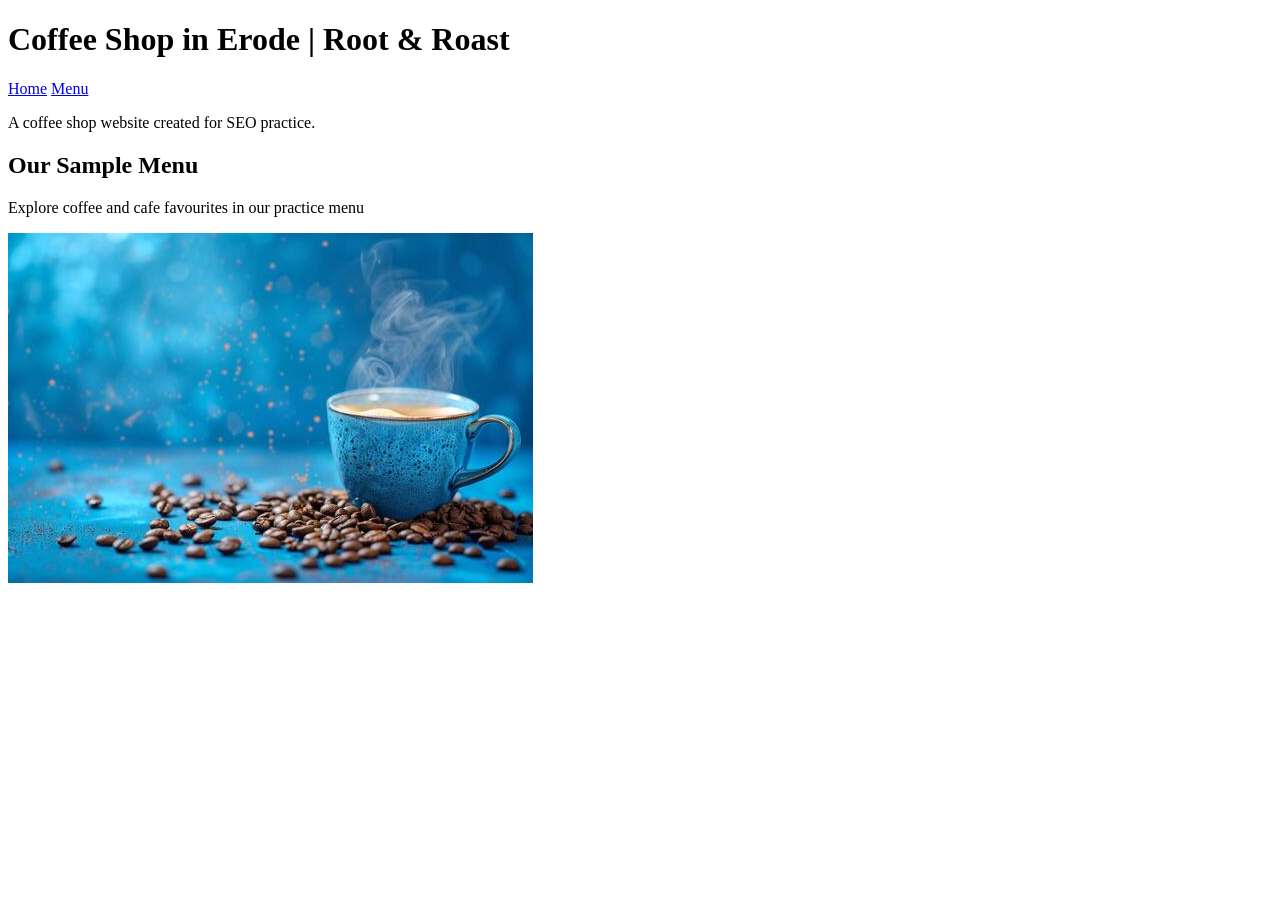
==== index.html @ 0e2df63b "Add files via upload" ====
<!DOCTYPE html>
<head>
    <meta charset="UTF-8">
    <meta name="viewport" content="width=device-width, initial-scale=1.0">

    <title>Root & Roast | Coffee Shop in Erode</title>

    <meta name="description" content="Discover coffee, cafe favourites and our sample menu at Root & Roast in Erode.">
    <link rel="stylesheet" href="css/style.css">
</head>
<body>

    <h1>Coffee Shop in Erode | Root & Roast</h1>
    <nav>
        <a href="index.html">Home</a>
        <a href="menu.html">Menu</a>
    </nav>
    <p>A coffee shop website created for SEO practice.</p>

    <h2>Our Sample Menu</h2>
    <p>Explore coffee and cafe favourites in our practice menu</p>
    <img src="coffee.jpg" alt="Cup of Coffee on a cafe table">
</body>
</html>
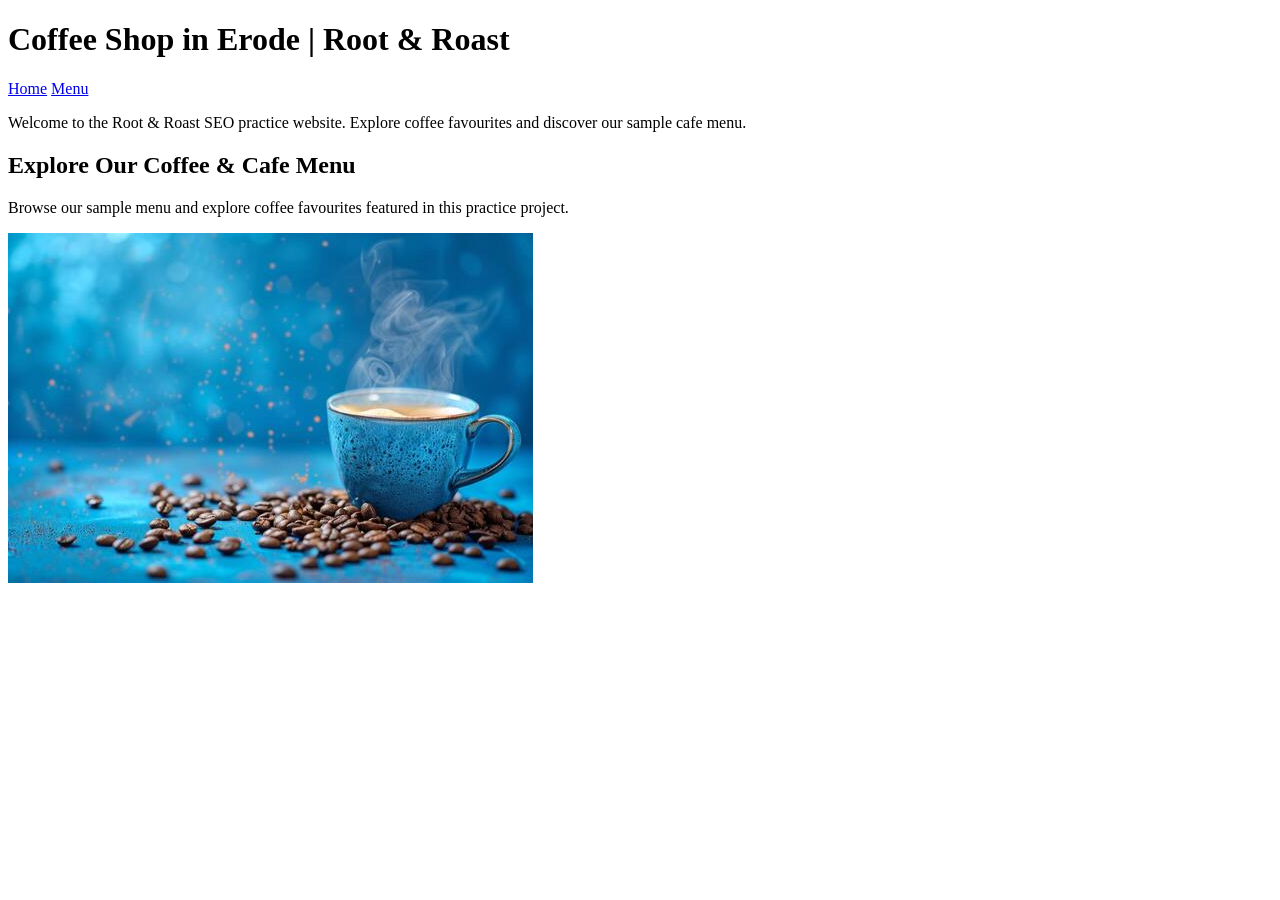
==== commit b9e2cd6f: "Update index.html" ====
--- a/index.html
+++ b/index.html
@@ -1,25 +1,54 @@
 
 <!DOCTYPE html>
+<html lang="en">
 <head>
     <meta charset="UTF-8">
     <meta name="viewport" content="width=device-width, initial-scale=1.0">
 
+    <meta name="google-site-verification" content="_CHcOO4SJxQQ5X6ke0QUY28LqMr4nWQZgi7SKc_Esq0" />
+
     <title>Root & Roast | Coffee Shop in Erode</title>
 
-    <meta name="description" content="Discover coffee, cafe favourites and our sample menu at Root & Roast in Erode.">
-    <link rel="stylesheet" href="css/style.css">
+    <meta name="description" content="Explore coffee favourites and a sample cafe menu at Root & Roast in Erode. Browse the menu on this SEO practice website.">
+
+    <link rel="canonical" href="https://veddevavi.github.io/root-roast-seo-project/">
+
+    <link rel="stylesheet" href="./css/style.css">
 </head>
+
 <body>
+    <header>
+        <h1>Coffee Shop in Erode | Root & Roast</h1>
 
-    <h1>Coffee Shop in Erode | Root & Roast</h1>
-    <nav>
-        <a href="index.html">Home</a>
-        <a href="menu.html">Menu</a>
-    </nav>
-    <p>A coffee shop website created for SEO practice.</p>
+        <nav aria-label="Main navigation">
+            <a href="./">Home</a>
+            <a href="./menu.html">Menu</a>
+        </nav>
+    </header>
 
-    <h2>Our Sample Menu</h2>
-    <p>Explore coffee and cafe favourites in our practice menu</p>
-    <img src="coffee.jpg" alt="Cup of Coffee on a cafe table">
+    <main>
+        <section>
+            <p>
+                Welcome to the Root & Roast SEO practice website.
+                Explore coffee favourites and discover our sample cafe menu.
+            </p>
+        </section>
+
+        <section>
+            <h2>Explore Our Coffee & Cafe Menu</h2>
+
+            <p>
+                Browse our sample menu and explore coffee favourites
+                featured in this practice project.
+            </p>
+
+            <img
+                src="./coffee.jpg"
+                alt="Cup of coffee on a cafe table"
+                loading="lazy"
+                decoding="async"
+            >
+        </section>
+    </main>
 </body>
 </html>
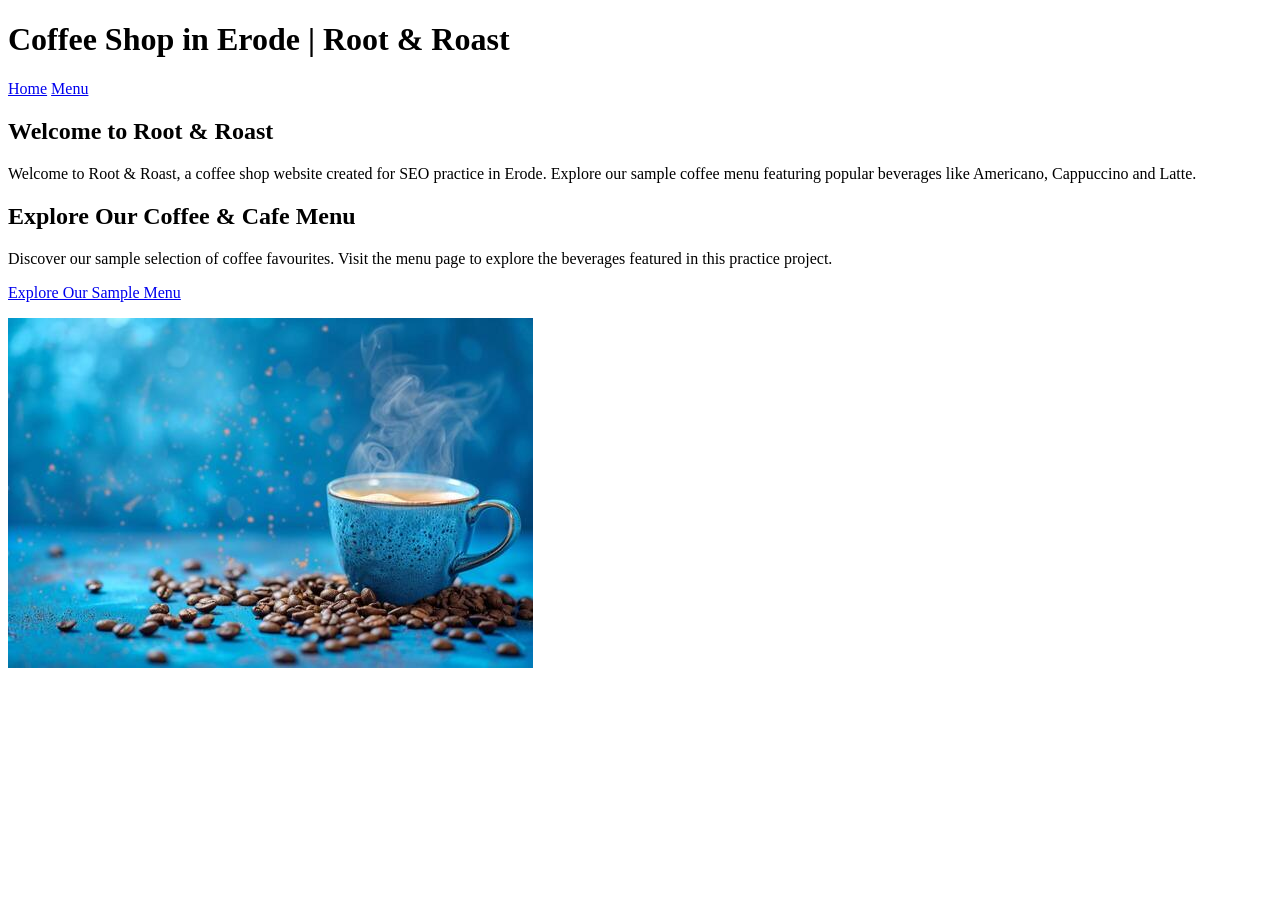
==== commit 9c6b0eac: "Update index.html" ====
--- a/index.html
+++ b/index.html
@@ -7,9 +7,9 @@
 
     <meta name="google-site-verification" content="_CHcOO4SJxQQ5X6ke0QUY28LqMr4nWQZgi7SKc_Esq0" />
 
-    <title>Root & Roast | Coffee Shop in Erode</title>
+    <title>Root &amp; Roast | Coffee Shop in Erode</title>
 
-    <meta name="description" content="Explore coffee favourites and a sample cafe menu at Root & Roast in Erode. Browse the menu on this SEO practice website.">
+    <meta name="description" content="Explore Root &amp; Roast's sample coffee menu in Erode, featuring Americano, Cappuccino and Latte on this SEO practice website.">
 
     <link rel="canonical" href="https://veddevavi.github.io/root-roast-seo-project/">
 
@@ -18,7 +18,7 @@
 
 <body>
     <header>
-        <h1>Coffee Shop in Erode | Root & Roast</h1>
+        <h1>Coffee Shop in Erode | Root &amp; Roast</h1>
 
         <nav aria-label="Main navigation">
             <a href="./">Home</a>
@@ -28,24 +28,32 @@
 
     <main>
         <section>
+            <h2>Welcome to Root &amp; Roast</h2>
+
             <p>
-                Welcome to the Root & Roast SEO practice website.
-                Explore coffee favourites and discover our sample cafe menu.
+                Welcome to Root &amp; Roast, a coffee shop website
+                created for SEO practice in Erode. Explore our sample
+                coffee menu featuring popular beverages like Americano,
+                Cappuccino and Latte.
             </p>
         </section>
 
         <section>
-            <h2>Explore Our Coffee & Cafe Menu</h2>
+            <h2>Explore Our Coffee &amp; Cafe Menu</h2>
 
             <p>
-                Browse our sample menu and explore coffee favourites
-                featured in this practice project.
+                Discover our sample selection of coffee favourites.
+                Visit the menu page to explore the beverages featured
+                in this practice project.
+            </p>
+
+            <p>
+                <a href="./menu.html">Explore Our Sample Menu</a>
             </p>
 
             <img
                 src="./coffee.jpg"
                 alt="Cup of coffee on a cafe table"
-                loading="lazy"
                 decoding="async"
             >
         </section>
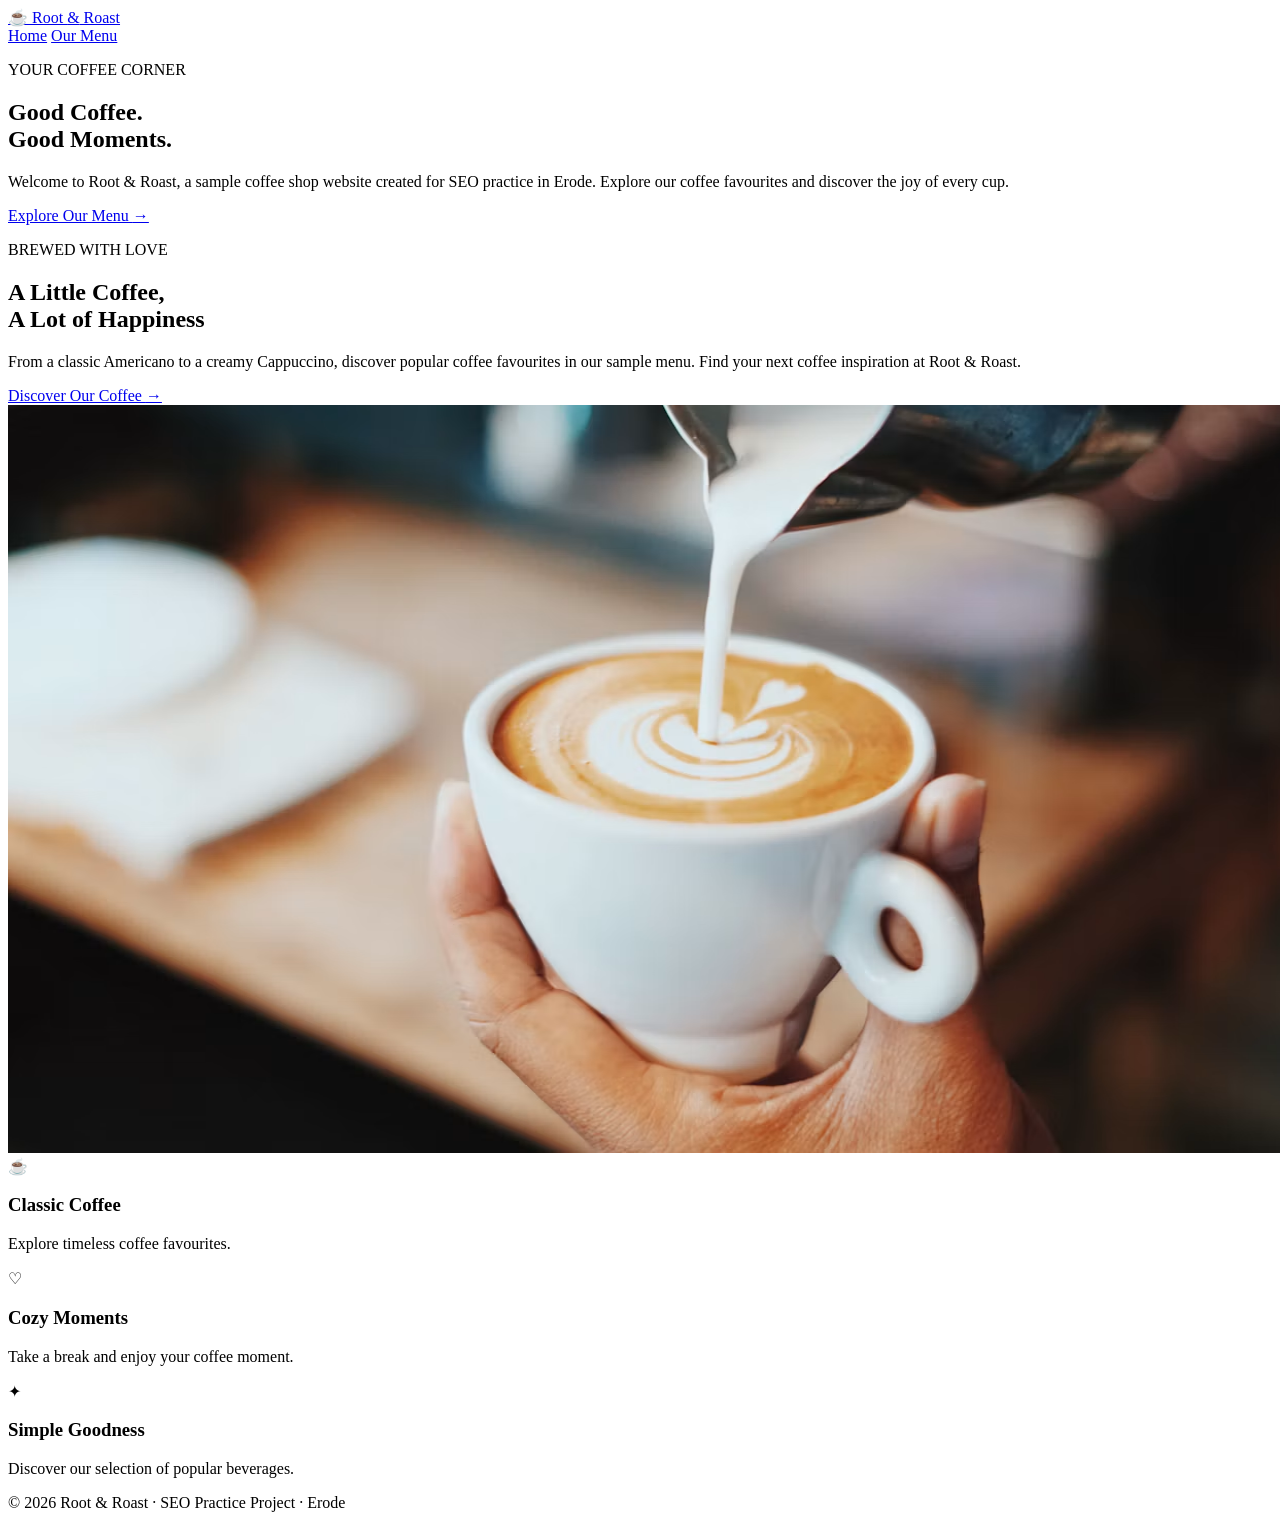
==== commit e3763afa: "Update index.html" ====
--- a/index.html
+++ b/index.html
@@ -5,58 +5,103 @@
     <meta charset="UTF-8">
     <meta name="viewport" content="width=device-width, initial-scale=1.0">
 
-    <meta name="google-site-verification" content="_CHcOO4SJxQQ5X6ke0QUY28LqMr4nWQZgi7SKc_Esq0" />
+    <meta name="google-site-verification"
+          content="_CHcOO4SJxQQ5X6ke0QUY28LqMr4nWQZgi7SKc_Esq0">
 
     <title>Root &amp; Roast | Coffee Shop in Erode</title>
 
-    <meta name="description" content="Explore Root &amp; Roast's sample coffee menu in Erode, featuring Americano, Cappuccino and Latte on this SEO practice website.">
+    <meta name="description"
+          content="Explore Root &amp; Roast's sample coffee menu in Erode, featuring Americano, Cappuccino and Latte.">
 
-    <link rel="canonical" href="https://veddevavi.github.io/root-roast-seo-project/">
+    <link rel="canonical"
+          href="https://veddevavi.github.io/root-roast-seo-project/">
 
     <link rel="stylesheet" href="./css/style.css">
 </head>
 
 <body>
-    <header>
-        <h1>Coffee Shop in Erode | Root &amp; Roast</h1>
+    <header class="site-header">
+        <a class="brand" href="./" aria-label="Root and Roast Home">
+            <span class="brand-icon" aria-hidden="true">☕</span>
+            <span>Root <span class="brand-amp">&amp;</span> Roast</span>
+        </a>
 
         <nav aria-label="Main navigation">
-            <a href="./">Home</a>
-            <a href="./menu.html">Menu</a>
+            <a class="active" href="./">Home</a>
+            <a href="./menu.html">Our Menu</a>
         </nav>
     </header>
 
     <main>
-        <section>
-            <h2>Welcome to Root &amp; Roast</h2>
+        <section class="hero">
+            <p class="eyebrow">YOUR COFFEE CORNER</p>
 
-            <p>
-                Welcome to Root &amp; Roast, a coffee shop website
-                created for SEO practice in Erode. Explore our sample
-                coffee menu featuring popular beverages like Americano,
-                Cappuccino and Latte.
+            <h1>Good Coffee.<br><span>Good Moments.</span></h1>
+
+            <p class="hero-text">
+                Welcome to Root &amp; Roast, a sample coffee shop website
+                created for SEO practice in Erode. Explore our coffee
+                favourites and discover the joy of every cup.
             </p>
+
+            <a class="primary-button" href="./menu.html">
+                Explore Our Menu <span aria-hidden="true">→</span>
+            </a>
         </section>
 
-        <section>
-            <h2>Explore Our Coffee &amp; Cafe Menu</h2>
+        <section class="coffee-section">
+            <div class="section-content">
+                <p class="eyebrow">BREWED WITH LOVE</p>
 
-            <p>
-                Discover our sample selection of coffee favourites.
-                Visit the menu page to explore the beverages featured
-                in this practice project.
-            </p>
+                <h2>A Little Coffee,<br>A Lot of Happiness</h2>
 
-            <p>
-                <a href="./menu.html">Explore Our Sample Menu</a>
-            </p>
+                <p>
+                    From a classic Americano to a creamy Cappuccino,
+                    discover popular coffee favourites in our sample menu.
+                    Find your next coffee inspiration at Root &amp; Roast.
+                </p>
 
-            <img
-                src="./coffee.jpg"
-                alt="Cup of coffee on a cafe table"
-                decoding="async"
-            >
+                <a class="text-link" href="./menu.html">
+                    Discover Our Coffee <span aria-hidden="true">→</span>
+                </a>
+            </div>
+
+            <div class="coffee-image-wrap">
+                <img
+                    class="coffee-image"
+                    src="./coffee.jpg"
+                    alt="A freshly prepared cup of coffee"
+                    width="1377"
+                    height="748"
+                    fetchpriority="high"
+                    decoding="async"
+                >
+            </div>
+        </section>
+
+        <section class="features">
+            <article class="feature-card">
+                <span class="feature-icon" aria-hidden="true">☕</span>
+                <h3>Classic Coffee</h3>
+                <p>Explore timeless coffee favourites.</p>
+            </article>
+
+            <article class="feature-card">
+                <span class="feature-icon" aria-hidden="true">♡</span>
+                <h3>Cozy Moments</h3>
+                <p>Take a break and enjoy your coffee moment.</p>
+            </article>
+
+            <article class="feature-card">
+                <span class="feature-icon" aria-hidden="true">✦</span>
+                <h3>Simple Goodness</h3>
+                <p>Discover our selection of popular beverages.</p>
+            </article>
         </section>
     </main>
+
+    <footer>
+        <p>© 2026 Root &amp; Roast · SEO Practice Project · Erode</p>
+    </footer>
 </body>
 </html>
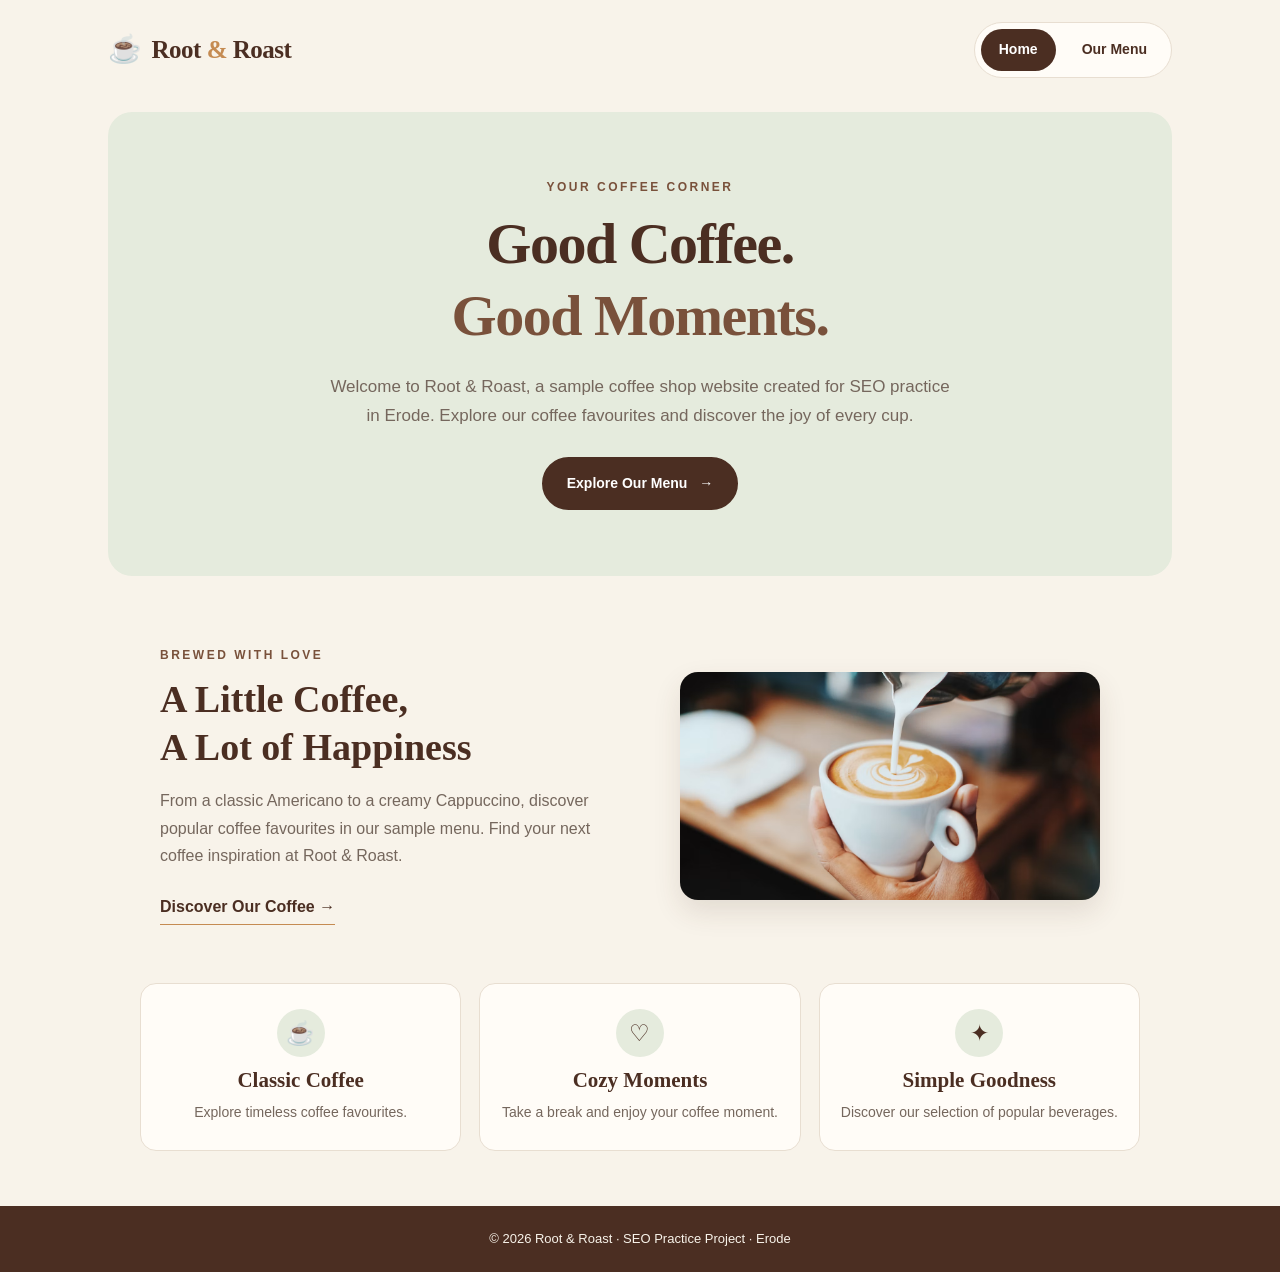
==== commit 5ac68984: "Update index.html" ====
--- a/index.html
+++ b/index.html
@@ -16,7 +16,7 @@
     <link rel="canonical"
           href="https://veddevavi.github.io/root-roast-seo-project/">
 
-    <link rel="stylesheet" href="./css/style.css">
+    <link rel="stylesheet" href="/style.css">
 </head>
 
 <body>
--- a/style.css
+++ b/style.css
@@ -0,0 +1,536 @@
+
+/* ========================================
+   ROOT & ROAST - COFFEE SHOP DESIGN
+   ======================================== */
+
+:root {
+    --cream: #F8F3EA;
+    --paper: #FFFCF7;
+    --coffee: #4B2E22;
+    --coffee-light: #79513B;
+    --caramel: #C58B52;
+    --sage: #E5EBDD;
+    --text: #45352C;
+    --muted: #75675D;
+    --border: #E8DED1;
+}
+
+* {
+    box-sizing: border-box;
+}
+
+html {
+    scroll-behavior: smooth;
+}
+
+body {
+    margin: 0;
+    background: var(--cream);
+    color: var(--text);
+    font-family: Arial, Helvetica, sans-serif;
+    font-size: 16px;
+    line-height: 1.7;
+    overflow-wrap: break-word;
+}
+
+a {
+    color: inherit;
+}
+
+.site-header {
+    width: 100%;
+    max-width: 1120px;
+    margin: 0 auto;
+    padding: 22px 28px;
+    display: flex;
+    justify-content: space-between;
+    align-items: center;
+    gap: 20px;
+}
+
+.brand {
+    display: inline-flex;
+    align-items: center;
+    gap: 10px;
+    color: var(--coffee);
+    text-decoration: none;
+    font-family: Georgia, "Times New Roman", serif;
+    font-size: 25px;
+    font-weight: bold;
+    letter-spacing: -0.5px;
+}
+
+.brand-icon {
+    font-size: 27px;
+}
+
+.brand-amp {
+    color: var(--caramel);
+}
+
+nav {
+    display: flex;
+    align-items: center;
+    gap: 8px;
+    padding: 6px;
+    background: var(--paper);
+    border: 1px solid var(--border);
+    border-radius: 30px;
+}
+
+nav a {
+    display: inline-block;
+    padding: 9px 18px;
+    border-radius: 24px;
+    color: var(--coffee);
+    font-size: 14px;
+    font-weight: bold;
+    text-decoration: none;
+    transition: background-color 0.2s ease, color 0.2s ease;
+}
+
+nav a:hover,
+nav a.active {
+    background: var(--coffee);
+    color: #FFFFFF;
+}
+
+/* Home hero */
+
+main {
+    width: 100%;
+}
+
+.hero,
+.menu-hero {
+    width: calc(100% - 48px);
+    max-width: 1064px;
+    margin: 12px auto 30px;
+    padding: 66px 30px;
+    text-align: center;
+    background: var(--sage);
+    border-radius: 24px;
+}
+
+.eyebrow {
+    margin: 0 0 12px;
+    color: var(--coffee-light);
+    font-size: 12px;
+    font-weight: bold;
+    letter-spacing: 2.5px;
+    line-height: 1.5;
+}
+
+h1,
+h2,
+h3 {
+    font-family: Georgia, "Times New Roman", serif;
+    line-height: 1.25;
+    overflow-wrap: break-word;
+}
+
+h1 {
+    margin: 0 0 20px;
+    color: var(--coffee);
+    font-size: clamp(36px, 5vw, 58px);
+    letter-spacing: -1.5px;
+}
+
+h1 span {
+    color: var(--coffee-light);
+}
+
+.hero-text,
+.menu-hero > p:not(.eyebrow) {
+    max-width: 620px;
+    margin: 0 auto 26px;
+    color: var(--muted);
+    font-size: 17px;
+}
+
+/* Buttons and links */
+
+.primary-button {
+    display: inline-flex;
+    justify-content: center;
+    align-items: center;
+    gap: 12px;
+    padding: 13px 23px;
+    background: var(--coffee);
+    color: #FFFFFF;
+    border: 2px solid var(--coffee);
+    border-radius: 30px;
+    font-size: 14px;
+    font-weight: bold;
+    text-decoration: none;
+    transition: background-color 0.2s ease, transform 0.2s ease;
+}
+
+.primary-button:hover {
+    background: var(--coffee-light);
+    border-color: var(--coffee-light);
+    transform: translateY(-2px);
+}
+
+.text-link {
+    display: inline-block;
+    margin-top: 8px;
+    color: var(--coffee);
+    font-weight: bold;
+    text-decoration: none;
+    border-bottom: 1px solid var(--caramel);
+    padding-bottom: 4px;
+}
+
+.text-link:hover {
+    color: var(--coffee-light);
+}
+
+/* Home coffee section */
+
+.coffee-section {
+    width: calc(100% - 48px);
+    max-width: 1000px;
+    margin: 0 auto;
+    padding: 40px 20px;
+    display: grid;
+    grid-template-columns: minmax(0, 1fr) minmax(0, 1fr);
+    align-items: center;
+    gap: 38px;
+}
+
+.section-content {
+    min-width: 0;
+}
+
+.section-content h2,
+.menu-heading h2,
+.menu-cta h2 {
+    margin: 0 0 16px;
+    color: var(--coffee);
+    font-size: clamp(27px, 3vw, 38px);
+}
+
+.section-content > p:not(.eyebrow) {
+    margin: 0 0 16px;
+    color: var(--muted);
+}
+
+/* Image: contained, centered and never stretched */
+
+.coffee-image-wrap {
+    width: 100%;
+    min-width: 0;
+    display: flex;
+    justify-content: center;
+    align-items: center;
+}
+
+img.coffee-image {
+    display: block;
+    width: 100%;
+    max-width: 420px;
+    height: auto;
+    aspect-ratio: 1377 / 748;
+    object-fit: cover;
+    object-position: center;
+    margin: 0 auto;
+    border-radius: 18px;
+    box-shadow: 0 12px 28px rgba(75, 46, 34, 0.12);
+}
+
+/* Feature cards */
+
+.features {
+    width: calc(100% - 48px);
+    max-width: 1000px;
+    margin: 18px auto 55px;
+    display: grid;
+    grid-template-columns: repeat(3, minmax(0, 1fr));
+    gap: 18px;
+}
+
+.feature-card {
+    padding: 25px 20px;
+    background: var(--paper);
+    border: 1px solid var(--border);
+    border-radius: 16px;
+    text-align: center;
+}
+
+.feature-icon {
+    display: inline-flex;
+    justify-content: center;
+    align-items: center;
+    width: 48px;
+    height: 48px;
+    margin-bottom: 10px;
+    background: var(--sage);
+    color: var(--coffee);
+    border-radius: 50%;
+    font-size: 23px;
+}
+
+.feature-card h3 {
+    margin: 0 0 8px;
+    color: var(--coffee);
+    font-size: 21px;
+}
+
+.feature-card p {
+    margin: 0;
+    color: var(--muted);
+    font-size: 14px;
+}
+
+/* Menu page */
+
+.menu-hero {
+    padding-top: 55px;
+    padding-bottom: 55px;
+}
+
+.menu-hero h1 {
+    font-size: clamp(35px, 5vw, 50px);
+}
+
+.menu-section {
+    width: calc(100% - 48px);
+    max-width: 1000px;
+    margin: 50px auto 65px;
+}
+
+.menu-heading {
+    margin-bottom: 26px;
+    text-align: center;
+}
+
+.menu-heading > p:last-child {
+    margin: 0;
+    color: var(--muted);
+}
+
+.menu-grid {
+    display: grid;
+    grid-template-columns: repeat(3, minmax(0, 1fr));
+    gap: 20px;
+}
+
+.menu-card {
+    min-width: 0;
+    padding: 28px 23px;
+    background: var(--paper);
+    border: 1px solid var(--border);
+    border-radius: 18px;
+    box-shadow: 0 5px 18px rgba(75, 46, 34, 0.04);
+    transition: transform 0.2s ease, box-shadow 0.2s ease;
+}
+
+.menu-card:hover {
+    transform: translateY(-4px);
+    box-shadow: 0 12px 24px rgba(75, 46, 34, 0.09);
+}
+
+.menu-card-icon {
+    display: flex;
+    justify-content: center;
+    align-items: center;
+    width: 55px;
+    height: 55px;
+    margin-bottom: 18px;
+    background: var(--sage);
+    border-radius: 50%;
+    font-size: 26px;
+}
+
+.menu-card h3 {
+    margin: 0 0 12px;
+    color: var(--coffee);
+    font-size: 25px;
+}
+
+.menu-card p {
+    margin: 0 0 20px;
+    color: var(--muted);
+    font-size: 15px;
+}
+
+.menu-tag {
+    display: inline-block;
+    padding: 5px 11px;
+    background: #F2E6D6;
+    color: var(--coffee);
+    border-radius: 20px;
+    font-size: 12px;
+    font-weight: bold;
+}
+
+/* Menu call-to-action */
+
+.menu-cta {
+    width: calc(100% - 48px);
+    max-width: 1000px;
+    margin: 0 auto 55px;
+    padding: 42px 25px;
+    background: var(--sage);
+    border-radius: 20px;
+    text-align: center;
+}
+
+.menu-cta > p:not(.eyebrow) {
+    max-width: 560px;
+    margin: 0 auto 22px;
+    color: var(--muted);
+}
+
+/* Footer */
+
+footer {
+    padding: 22px 20px;
+    background: var(--coffee);
+    color: #F8F3EA;
+    text-align: center;
+}
+
+footer p {
+    margin: 0;
+    font-size: 13px;
+}
+
+/* Keyboard accessibility */
+
+a:focus-visible {
+    outline: 3px solid var(--caramel);
+    outline-offset: 4px;
+}
+
+/* Tablet */
+
+@media (max-width: 800px) {
+    .coffee-section {
+        gap: 25px;
+        padding: 30px 10px;
+    }
+
+    .menu-grid {
+        gap: 14px;
+    }
+
+    .menu-card {
+        padding: 23px 17px;
+    }
+
+    .features {
+        gap: 12px;
+    }
+}
+
+/* Mobile */
+
+@media (max-width: 600px) {
+    body {
+        font-size: 15px;
+    }
+
+    .site-header {
+        padding: 18px 16px;
+        flex-direction: column;
+        gap: 15px;
+    }
+
+    .brand {
+        font-size: 24px;
+    }
+
+    nav {
+        width: 100%;
+        justify-content: center;
+    }
+
+    nav a {
+        padding: 9px 18px;
+    }
+
+    .hero,
+    .menu-hero {
+        width: calc(100% - 28px);
+        margin-top: 8px;
+        padding: 42px 19px;
+        border-radius: 18px;
+    }
+
+    h1 {
+        font-size: 38px;
+        letter-spacing: -0.8px;
+    }
+
+    .hero-text,
+    .menu-hero > p:not(.eyebrow) {
+        font-size: 15px;
+    }
+
+    .coffee-section {
+        width: calc(100% - 32px);
+        padding: 28px 0;
+        grid-template-columns: minmax(0, 1fr);
+        gap: 24px;
+    }
+
+    .section-content h2,
+    .menu-heading h2,
+    .menu-cta h2 {
+        font-size: 30px;
+    }
+
+    img.coffee-image {
+        width: 100%;
+        max-width: 360px;
+        height: auto;
+        border-radius: 14px;
+    }
+
+    .features {
+        width: calc(100% - 32px);
+        grid-template-columns: minmax(0, 1fr);
+        margin-bottom: 35px;
+    }
+
+    .feature-card {
+        padding: 22px 18px;
+    }
+
+    .menu-section {
+        width: calc(100% - 32px);
+        margin: 35px auto 45px;
+    }
+
+    .menu-grid {
+        grid-template-columns: minmax(0, 1fr);
+        gap: 15px;
+    }
+
+    .menu-card {
+        padding: 23px;
+    }
+
+    .menu-cta {
+        width: calc(100% - 32px);
+        padding: 32px 20px;
+        margin-bottom: 35px;
+    }
+}
+
+/* Reduced motion accessibility */
+
+@media (prefers-reduced-motion: reduce) {
+    html {
+        scroll-behavior: auto;
+    }
+
+    *,
+    *::before,
+    *::after {
+        transition-duration: 0.01ms !important;
+        animation-duration: 0.01ms !important;
+    }
+}
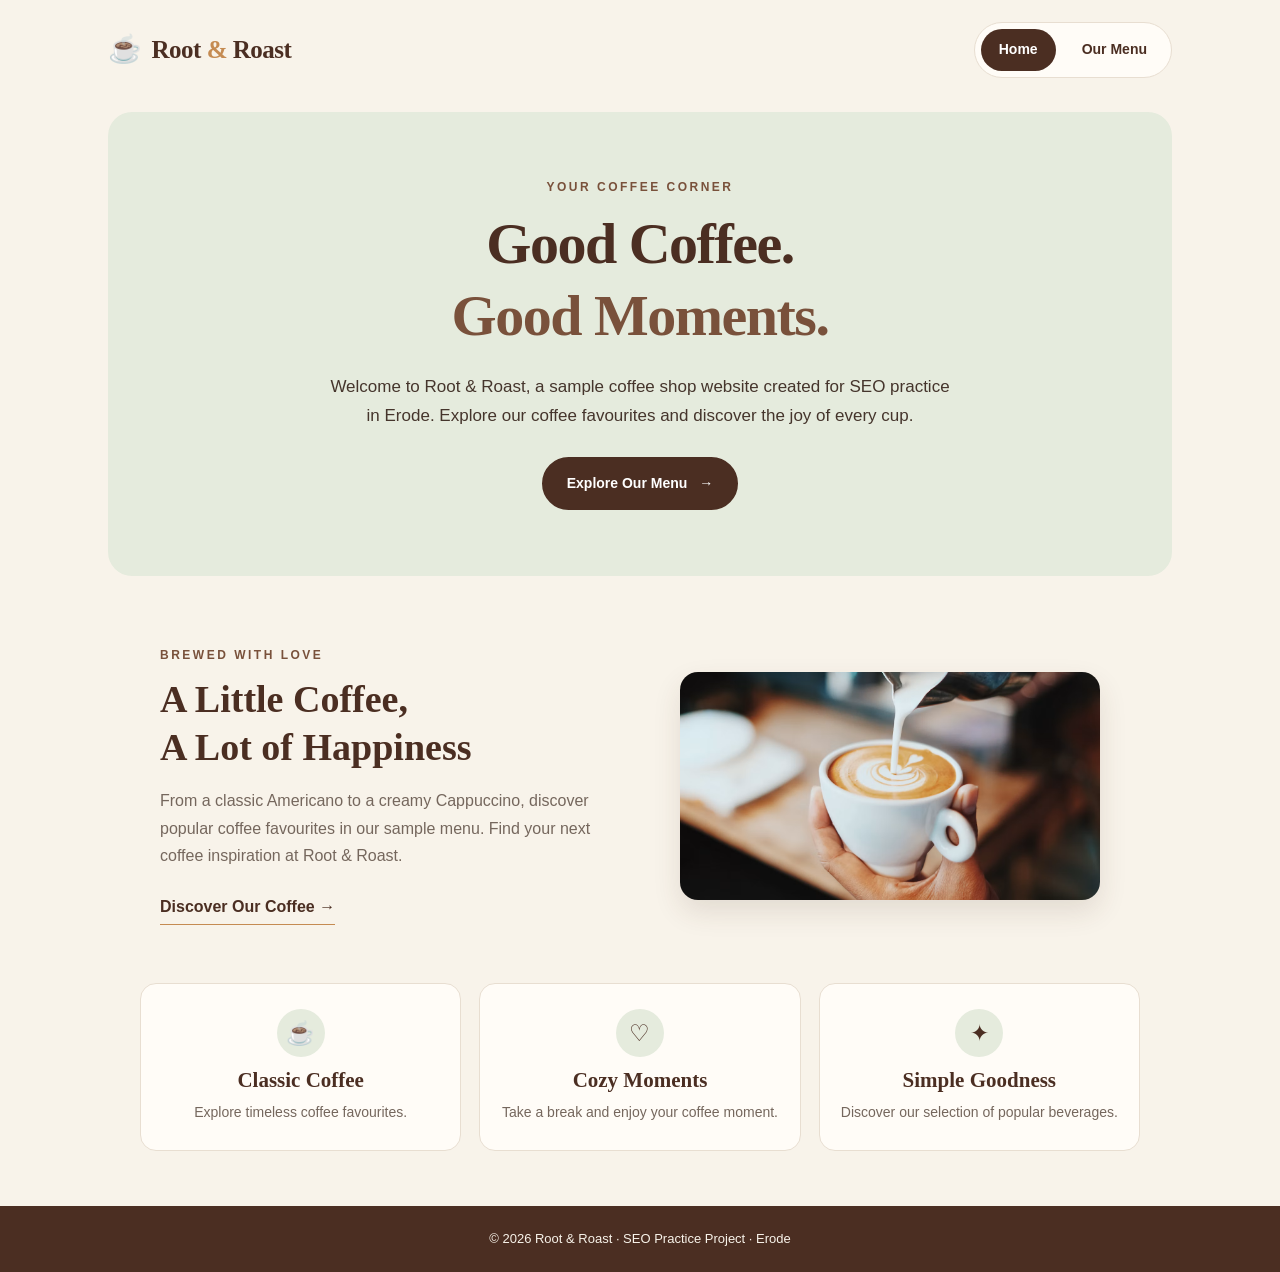
==== commit 1c2729dd: "Update index.html" ====
--- a/index.html
+++ b/index.html
@@ -10,13 +10,13 @@
 
     <title>Root &amp; Roast | Coffee Shop in Erode</title>
 
-    <meta name="description"
-          content="Explore Root &amp; Roast's sample coffee menu in Erode, featuring Americano, Cappuccino and Latte.">
+
+<meta name="description" content="Discover fresh coffee, cafe favourites and a welcoming coffee shop in Erode at Root & Roast. Explore our menu.">
+
 
     <link rel="canonical"
           href="https://veddevavi.github.io/root-roast-seo-project/">
-
-    <link rel="stylesheet" href="/style.css">
+<link rel="stylesheet" href="./style.css">
 </head>
 
 <body>
--- a/style.css
+++ b/style.css
@@ -144,7 +144,7 @@
 .menu-hero > p:not(.eyebrow) {
     max-width: 620px;
     margin: 0 auto 26px;
-    color: var(--muted);
+    color: #45352C;
     font-size: 17px;
 }
 
